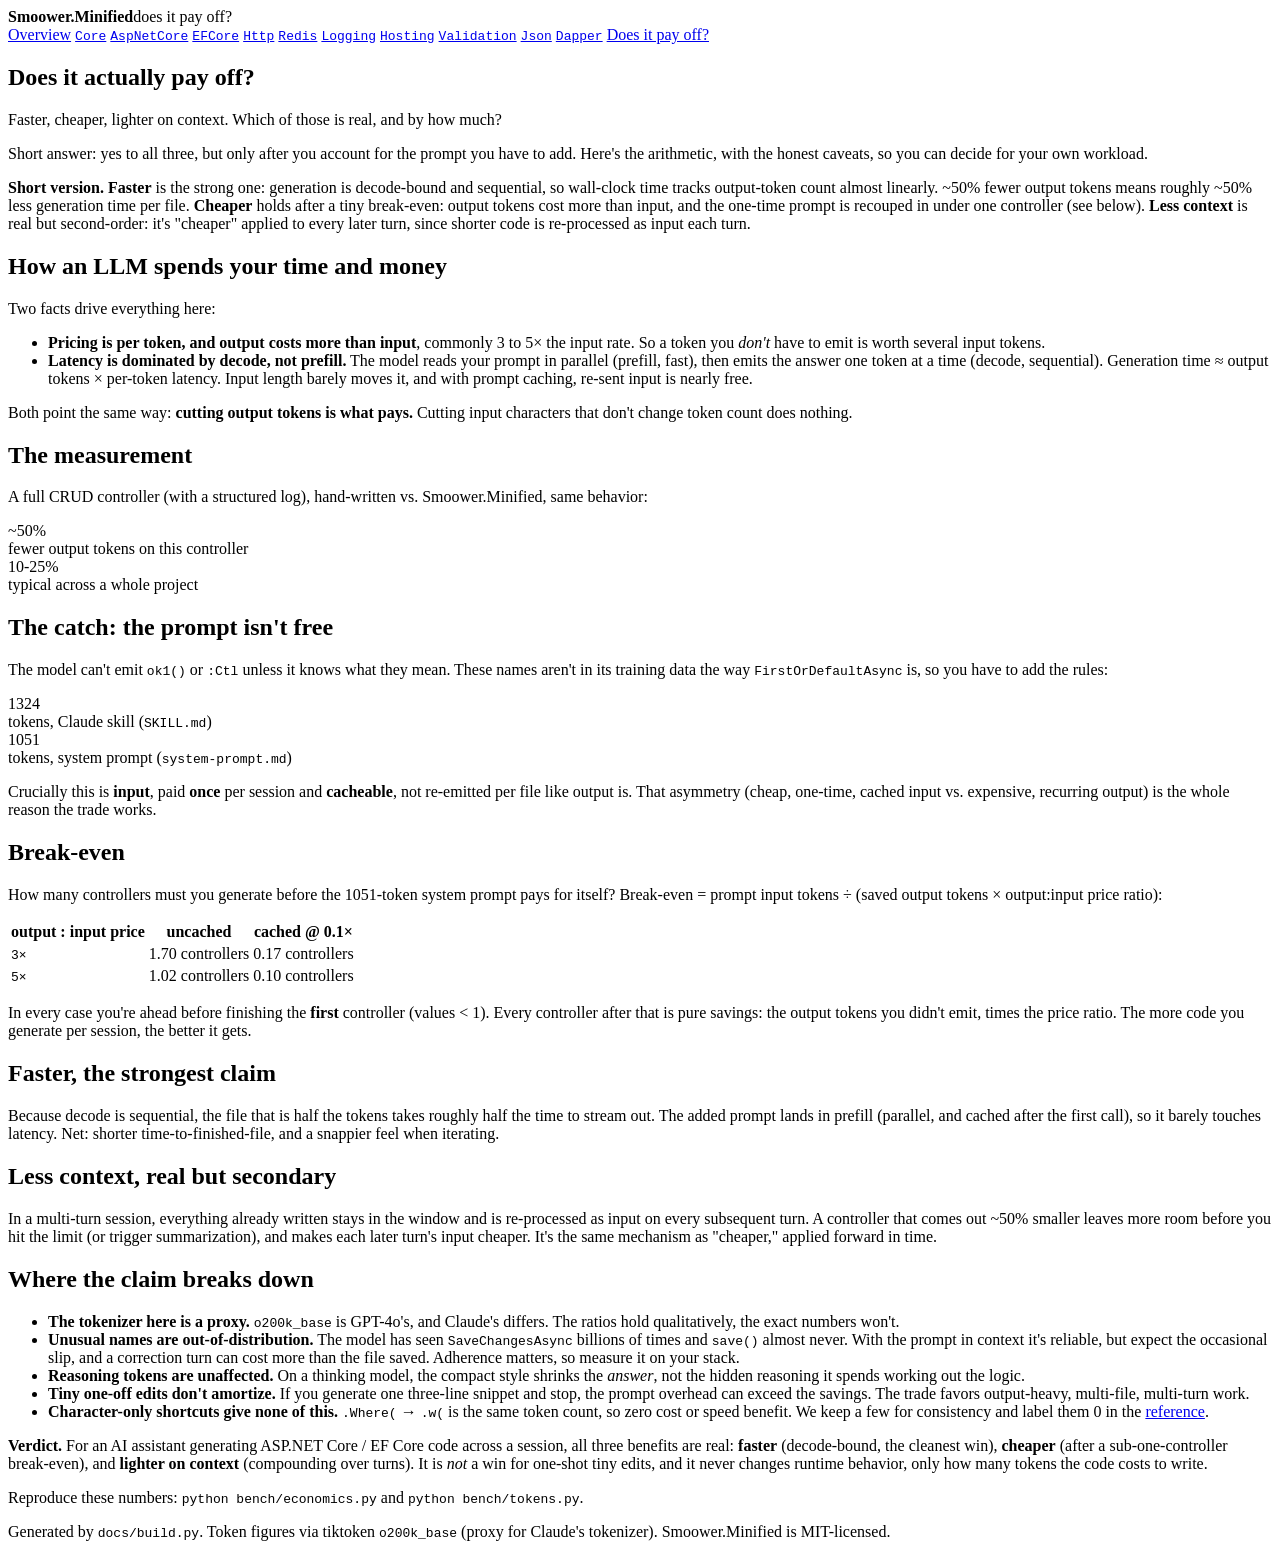
==== docs/economics.html @ 3bbc57b5 "readme changes, docs changes" ====
<!doctype html>
<html lang="en">
<head>
<meta charset="utf-8">
<meta name="viewport" content="width=device-width, initial-scale=1">
<title>Smoower.Minified: does it pay off?</title>
<meta name="description" content="Is compact AI-generated .NET code actually cheaper, faster, and lighter on context? The measured break-even and the honest caveats.">
<link rel="stylesheet" href="styles.css">
</head>
<body>
<div class="layout">
<aside class="sidebar">
  <div class="brand"><b>Smoower.Minified</b><span>does it pay off?</span></div>
  <nav>
<a class="group" href="index.html#overview">Overview</a>
<a href="index.html#core"><code>Core</code></a>
<a href="index.html#aspnetcore"><code>AspNetCore</code></a>
<a href="index.html#efcore"><code>EFCore</code></a>
<a href="index.html#http"><code>Http</code></a>
<a href="index.html#redis"><code>Redis</code></a>
<a href="index.html#logging"><code>Logging</code></a>
<a href="index.html#hosting"><code>Hosting</code></a>
<a href="index.html#validation"><code>Validation</code></a>
<a href="index.html#json"><code>Json</code></a>
<a href="index.html#dapper"><code>Dapper</code></a>
<a class="group" href="#top">Does it pay off?</a>
  </nav>
</aside>
<main class="content" id="top">
<section id="economics-top">
  <h1>Does it actually pay off?</h1>
  <p class="tagline">Faster, cheaper, lighter on context. Which of those is real, and by how much?</p>
  <p class="lead">Short answer: yes to all three, but only after you account for the prompt you have to add. Here's the arithmetic, with the honest caveats, so you can decide for your own workload.</p>

  <div class="callout info">
    <strong>Short version.</strong>
    <strong>Faster</strong> is the strong one: generation is decode-bound and sequential, so wall-clock time tracks output-token count almost linearly. ~50% fewer output tokens means roughly ~50% less generation time per file.
    <strong>Cheaper</strong> holds after a tiny break-even: output tokens cost more than input, and the one-time prompt is recouped in under one controller (see below).
    <strong>Less context</strong> is real but second-order: it's "cheaper" applied to every later turn, since shorter code is re-processed as input each turn.
  </div>

  <h2>How an LLM spends your time and money</h2>
  <p class="lead">Two facts drive everything here:</p>
  <ul>
    <li><strong>Pricing is per token, and output costs more than input</strong>, commonly 3 to 5&times; the input rate. So a token you <em>don't</em> have to emit is worth several input tokens.</li>
    <li><strong>Latency is dominated by decode, not prefill.</strong> The model reads your prompt in parallel (prefill, fast), then emits the answer one token at a time (decode, sequential). Generation time ≈ output tokens &times; per-token latency. Input length barely moves it, and with prompt caching, re-sent input is nearly free.</li>
  </ul>
  <p class="lead">Both point the same way: <strong>cutting output tokens is what pays.</strong> Cutting input characters that don't change token count does nothing.</p>

  <h2>The measurement</h2>
  <p class="lead">A full CRUD controller (with a structured log), hand-written vs. Smoower.Minified, same behavior:</p>
  <div class="stat">
    <div class="box"><div class="n hl">~50%</div><div class="l">fewer output tokens on this controller</div></div>
    <div class="box"><div class="n">10-25%</div><div class="l">typical across a whole project</div></div>
  </div>

  <h2>The catch: the prompt isn't free</h2>
  <p class="lead">The model can't emit <code>ok1()</code> or <code>:Ctl</code> unless it knows what they mean. These names aren't in its training data the way <code>FirstOrDefaultAsync</code> is, so you have to add the rules:</p>
  <div class="stat">
    <div class="box"><div class="n">1324</div><div class="l">tokens, Claude skill (<code>SKILL.md</code>)</div></div>
    <div class="box"><div class="n">1051</div><div class="l">tokens, system prompt (<code>system-prompt.md</code>)</div></div>
  </div>
  <p class="lead">Crucially this is <strong>input</strong>, paid <strong>once</strong> per session and <strong>cacheable</strong>, not re-emitted per file like output is. That asymmetry (cheap, one-time, cached input vs. expensive, recurring output) is the whole reason the trade works.</p>

  <h2>Break-even</h2>
  <p class="lead">How many controllers must you generate before the 1051-token system prompt pays for itself? Break-even = prompt&nbsp;input&nbsp;tokens ÷ (saved&nbsp;output&nbsp;tokens × output:input&nbsp;price&nbsp;ratio):</p>
  <table>
    <thead><tr><th>output : input price</th><th>uncached</th><th>cached @ 0.1&times;</th></tr></thead>
    <tbody>
<tr><td><code>3&times;</code></td><td>1.70 controllers</td><td>0.17 controllers</td></tr>
<tr><td><code>5&times;</code></td><td>1.02 controllers</td><td>0.10 controllers</td></tr>
    </tbody>
  </table>
  <p class="lead">In every case you're ahead before finishing the <strong>first</strong> controller (values &lt; 1). Every controller after that is pure savings: the output tokens you didn't emit, times the price ratio. The more code you generate per session, the better it gets.</p>

  <h2>Faster, the strongest claim</h2>
  <p class="lead">Because decode is sequential, the file that is half the tokens takes roughly half the time to stream out. The added prompt lands in prefill (parallel, and cached after the first call), so it barely touches latency. Net: shorter time-to-finished-file, and a snappier feel when iterating.</p>

  <h2>Less context, real but secondary</h2>
  <p class="lead">In a multi-turn session, everything already written stays in the window and is re-processed as input on every subsequent turn. A controller that comes out ~50% smaller leaves more room before you hit the limit (or trigger summarization), and makes each later turn's input cheaper. It's the same mechanism as "cheaper," applied forward in time.</p>

  <h2>Where the claim breaks down</h2>
  <ul>
    <li><strong>The tokenizer here is a proxy.</strong> <code>o200k_base</code> is GPT-4o's, and Claude's differs. The ratios hold qualitatively, the exact numbers won't.</li>
    <li><strong>Unusual names are out-of-distribution.</strong> The model has seen <code>SaveChangesAsync</code> billions of times and <code>save()</code> almost never. With the prompt in context it's reliable, but expect the occasional slip, and a correction turn can cost more than the file saved. Adherence matters, so measure it on your stack.</li>
    <li><strong>Reasoning tokens are unaffected.</strong> On a thinking model, the compact style shrinks the <em>answer</em>, not the hidden reasoning it spends working out the logic.</li>
    <li><strong>Tiny one-off edits don't amortize.</strong> If you generate one three-line snippet and stop, the prompt overhead can exceed the savings. The trade favors output-heavy, multi-file, multi-turn work.</li>
    <li><strong>Character-only shortcuts give none of this.</strong> <code>.Where(</code> → <code>.w(</code> is the same token count, so zero cost or speed benefit. We keep a few for consistency and label them <span class="delta zero">0</span> in the <a href="index.html#overview">reference</a>.</li>
  </ul>

  <div class="callout">
    <strong>Verdict.</strong> For an AI assistant generating ASP.NET Core / EF Core code across a session, all three benefits are real: <strong>faster</strong> (decode-bound, the cleanest win), <strong>cheaper</strong> (after a sub-one-controller break-even), and <strong>lighter on context</strong> (compounding over turns). It is <em>not</em> a win for one-shot tiny edits, and it never changes runtime behavior, only how many tokens the code costs to write.
  </div>

  <p class="lead">Reproduce these numbers: <code>python bench/economics.py</code> and <code>python bench/tokens.py</code>.</p>
</section>
<footer>
  Generated by <code>docs/build.py</code>. Token figures via tiktoken <code>o200k_base</code> (proxy for Claude's tokenizer). Smoower.Minified is MIT-licensed.
</footer>
</main>
</div>
</body>
</html>
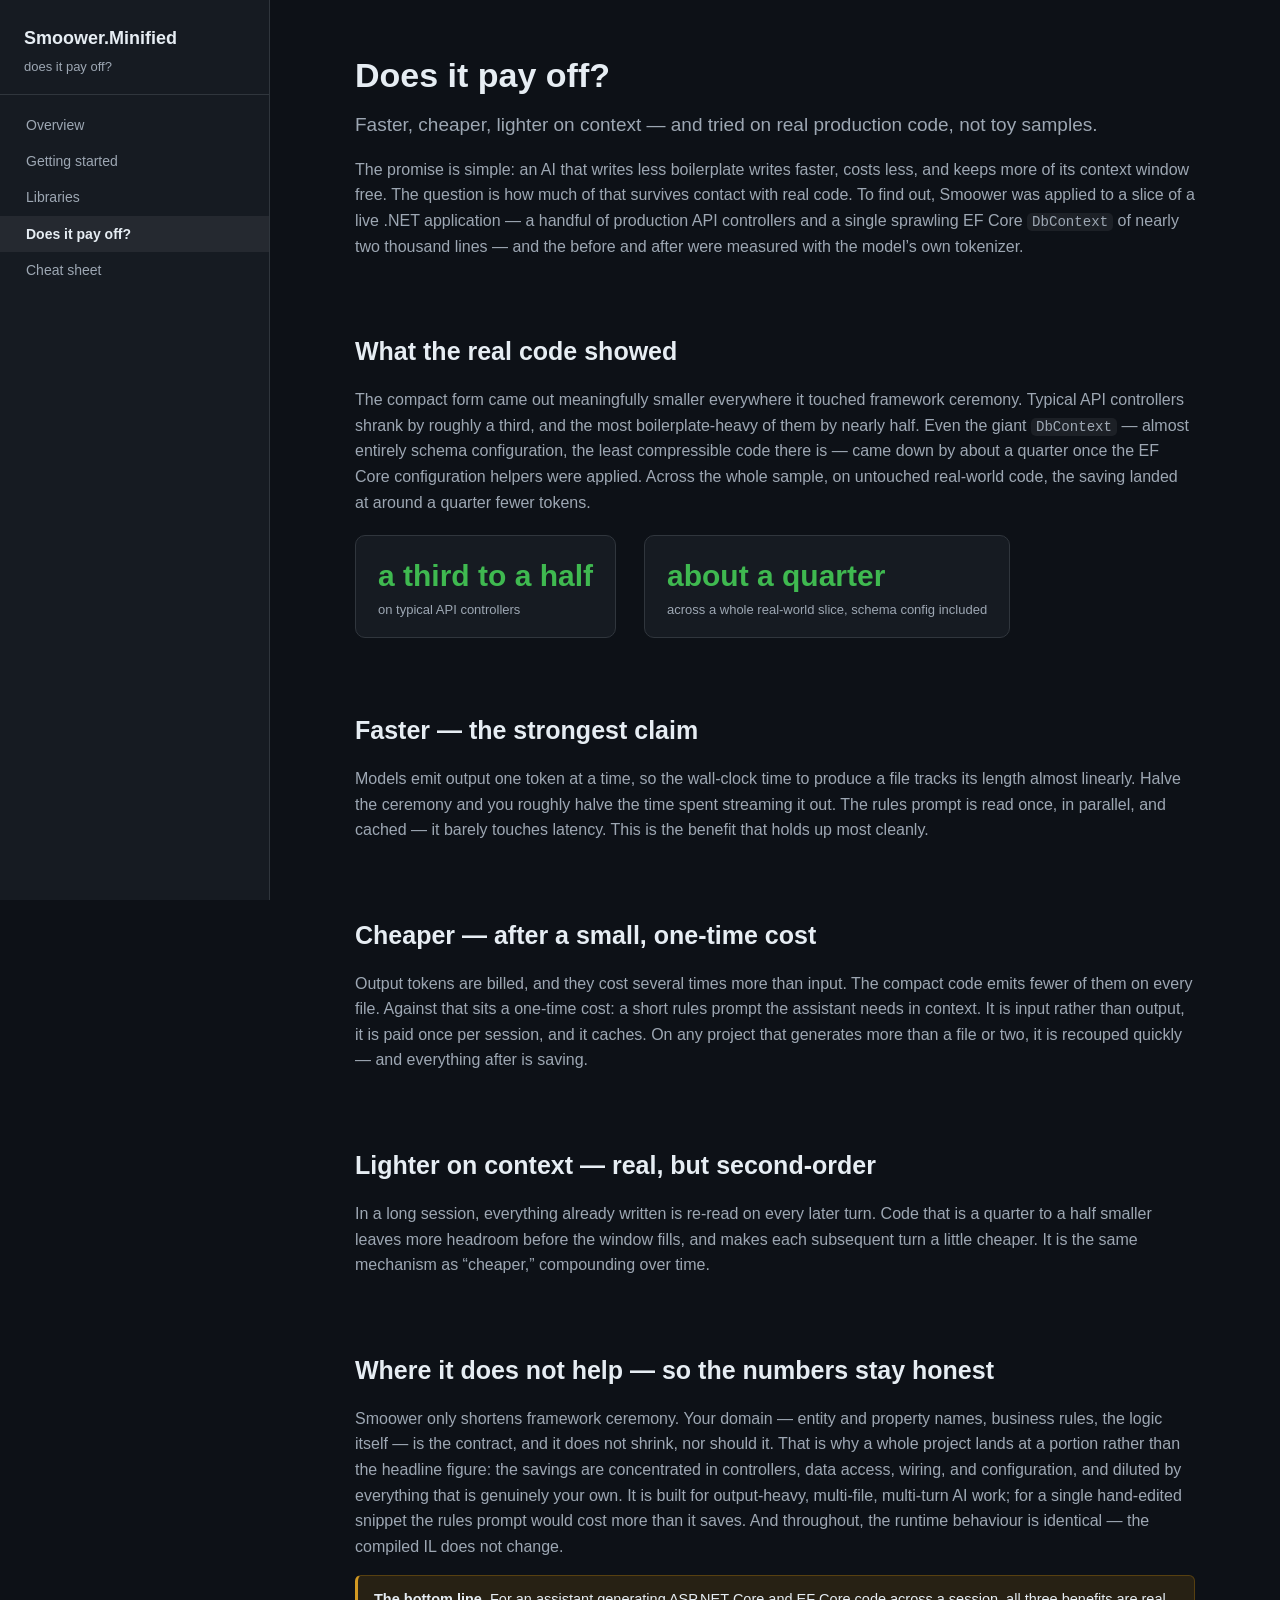
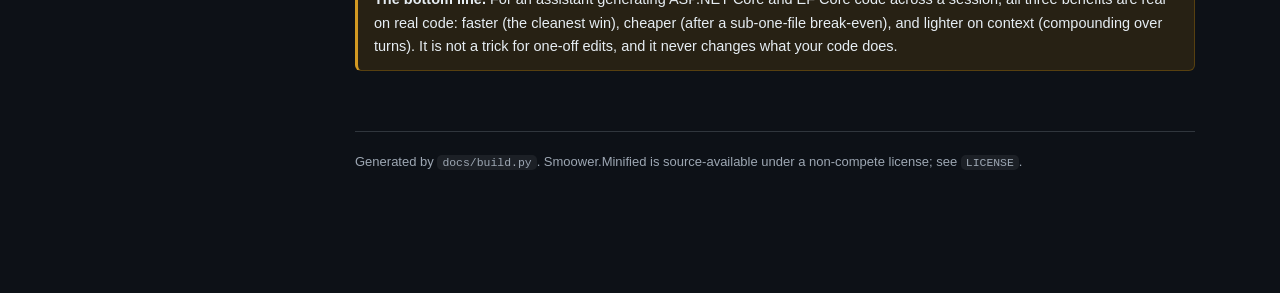
==== commit c9268e34: "deploy changes, new docs file, recent tests" ====
--- a/docs/economics.html
+++ b/docs/economics.html
@@ -4,7 +4,7 @@
 <meta charset="utf-8">
 <meta name="viewport" content="width=device-width, initial-scale=1">
 <title>Smoower.Minified: does it pay off?</title>
-<meta name="description" content="Is compact AI-generated .NET code actually cheaper, faster, and lighter on context? The measured break-even and the honest caveats.">
+<meta name="description" content="Is compact AI-generated .NET code faster, cheaper, and lighter on context? Measured on real production code.">
 <link rel="stylesheet" href="styles.css">
 </head>
 <body>
@@ -12,90 +12,45 @@
 <aside class="sidebar">
   <div class="brand"><b>Smoower.Minified</b><span>does it pay off?</span></div>
   <nav>
-<a class="group" href="index.html#overview">Overview</a>
-<a href="index.html#core"><code>Core</code></a>
-<a href="index.html#aspnetcore"><code>AspNetCore</code></a>
-<a href="index.html#efcore"><code>EFCore</code></a>
-<a href="index.html#http"><code>Http</code></a>
-<a href="index.html#redis"><code>Redis</code></a>
-<a href="index.html#logging"><code>Logging</code></a>
-<a href="index.html#hosting"><code>Hosting</code></a>
-<a href="index.html#validation"><code>Validation</code></a>
-<a href="index.html#json"><code>Json</code></a>
-<a href="index.html#dapper"><code>Dapper</code></a>
-<a class="group" href="#top">Does it pay off?</a>
+<a href="index.html">Overview</a>
+<a href="getting-started.html">Getting started</a>
+<a href="libraries.html">Libraries</a>
+<a href="economics.html" class="active">Does it pay off?</a>
+<a href="cheat-sheet.html">Cheat sheet</a>
   </nav>
 </aside>
 <main class="content" id="top">
-<section id="economics-top">
-  <h1>Does it actually pay off?</h1>
-  <p class="tagline">Faster, cheaper, lighter on context. Which of those is real, and by how much?</p>
-  <p class="lead">Short answer: yes to all three, but only after you account for the prompt you have to add. Here's the arithmetic, with the honest caveats, so you can decide for your own workload.</p>
+<section>
+  <h1>Does it pay off?</h1>
+  <p class="tagline">Faster, cheaper, lighter on context &mdash; and tried on real production code, not toy samples.</p>
 
-  <div class="callout info">
-    <strong>Short version.</strong>
-    <strong>Faster</strong> is the strong one: generation is decode-bound and sequential, so wall-clock time tracks output-token count almost linearly. ~50% fewer output tokens means roughly ~50% less generation time per file.
-    <strong>Cheaper</strong> holds after a tiny break-even: output tokens cost more than input, and the one-time prompt is recouped in under one controller (see below).
-    <strong>Less context</strong> is real but second-order: it's "cheaper" applied to every later turn, since shorter code is re-processed as input each turn.
+  <p class="lead">The promise is simple: an AI that writes less boilerplate writes faster, costs less, and keeps more of its context window free. The question is how much of that survives contact with real code. To find out, Smoower was applied to a slice of a live .NET application &mdash; a handful of production API controllers and a single sprawling EF Core <code>DbContext</code> of nearly two thousand lines &mdash; and the before and after were measured with the model&rsquo;s own tokenizer.</p>
+
+  <h2>What the real code showed</h2>
+  <p class="lead">The compact form came out meaningfully smaller everywhere it touched framework ceremony. Typical API controllers shrank by roughly a third, and the most boilerplate-heavy of them by nearly half. Even the giant <code>DbContext</code> &mdash; almost entirely schema configuration, the least compressible code there is &mdash; came down by about a quarter once the EF Core configuration helpers were applied. Across the whole sample, on untouched real-world code, the saving landed at around a quarter fewer tokens.</p>
+  <div class="stat">
+    <div class="box"><div class="n hl">a third to a half</div><div class="l">on typical API controllers</div></div>
+    <div class="box"><div class="n hl">about a quarter</div><div class="l">across a whole real-world slice, schema config included</div></div>
   </div>
 
-  <h2>How an LLM spends your time and money</h2>
-  <p class="lead">Two facts drive everything here:</p>
-  <ul>
-    <li><strong>Pricing is per token, and output costs more than input</strong>, commonly 3 to 5&times; the input rate. So a token you <em>don't</em> have to emit is worth several input tokens.</li>
-    <li><strong>Latency is dominated by decode, not prefill.</strong> The model reads your prompt in parallel (prefill, fast), then emits the answer one token at a time (decode, sequential). Generation time ≈ output tokens &times; per-token latency. Input length barely moves it, and with prompt caching, re-sent input is nearly free.</li>
-  </ul>
-  <p class="lead">Both point the same way: <strong>cutting output tokens is what pays.</strong> Cutting input characters that don't change token count does nothing.</p>
+  <h2>Faster &mdash; the strongest claim</h2>
+  <p class="lead">Models emit output one token at a time, so the wall-clock time to produce a file tracks its length almost linearly. Halve the ceremony and you roughly halve the time spent streaming it out. The rules prompt is read once, in parallel, and cached &mdash; it barely touches latency. This is the benefit that holds up most cleanly.</p>
 
-  <h2>The measurement</h2>
-  <p class="lead">A full CRUD controller (with a structured log), hand-written vs. Smoower.Minified, same behavior:</p>
-  <div class="stat">
-    <div class="box"><div class="n hl">~50%</div><div class="l">fewer output tokens on this controller</div></div>
-    <div class="box"><div class="n">10-25%</div><div class="l">typical across a whole project</div></div>
-  </div>
+  <h2>Cheaper &mdash; after a small, one-time cost</h2>
+  <p class="lead">Output tokens are billed, and they cost several times more than input. The compact code emits fewer of them on every file. Against that sits a one-time cost: a short rules prompt the assistant needs in context. It is input rather than output, it is paid once per session, and it caches. On any project that generates more than a file or two, it is recouped quickly &mdash; and everything after is saving.</p>
 
-  <h2>The catch: the prompt isn't free</h2>
-  <p class="lead">The model can't emit <code>ok1()</code> or <code>:Ctl</code> unless it knows what they mean. These names aren't in its training data the way <code>FirstOrDefaultAsync</code> is, so you have to add the rules:</p>
-  <div class="stat">
-    <div class="box"><div class="n">1324</div><div class="l">tokens, Claude skill (<code>SKILL.md</code>)</div></div>
-    <div class="box"><div class="n">1051</div><div class="l">tokens, system prompt (<code>system-prompt.md</code>)</div></div>
-  </div>
-  <p class="lead">Crucially this is <strong>input</strong>, paid <strong>once</strong> per session and <strong>cacheable</strong>, not re-emitted per file like output is. That asymmetry (cheap, one-time, cached input vs. expensive, recurring output) is the whole reason the trade works.</p>
+  <h2>Lighter on context &mdash; real, but second-order</h2>
+  <p class="lead">In a long session, everything already written is re-read on every later turn. Code that is a quarter to a half smaller leaves more headroom before the window fills, and makes each subsequent turn a little cheaper. It is the same mechanism as &ldquo;cheaper,&rdquo; compounding over time.</p>
 
-  <h2>Break-even</h2>
-  <p class="lead">How many controllers must you generate before the 1051-token system prompt pays for itself? Break-even = prompt&nbsp;input&nbsp;tokens ÷ (saved&nbsp;output&nbsp;tokens × output:input&nbsp;price&nbsp;ratio):</p>
-  <table>
-    <thead><tr><th>output : input price</th><th>uncached</th><th>cached @ 0.1&times;</th></tr></thead>
-    <tbody>
-<tr><td><code>3&times;</code></td><td>1.70 controllers</td><td>0.17 controllers</td></tr>
-<tr><td><code>5&times;</code></td><td>1.02 controllers</td><td>0.10 controllers</td></tr>
-    </tbody>
-  </table>
-  <p class="lead">In every case you're ahead before finishing the <strong>first</strong> controller (values &lt; 1). Every controller after that is pure savings: the output tokens you didn't emit, times the price ratio. The more code you generate per session, the better it gets.</p>
-
-  <h2>Faster, the strongest claim</h2>
-  <p class="lead">Because decode is sequential, the file that is half the tokens takes roughly half the time to stream out. The added prompt lands in prefill (parallel, and cached after the first call), so it barely touches latency. Net: shorter time-to-finished-file, and a snappier feel when iterating.</p>
-
-  <h2>Less context, real but secondary</h2>
-  <p class="lead">In a multi-turn session, everything already written stays in the window and is re-processed as input on every subsequent turn. A controller that comes out ~50% smaller leaves more room before you hit the limit (or trigger summarization), and makes each later turn's input cheaper. It's the same mechanism as "cheaper," applied forward in time.</p>
-
-  <h2>Where the claim breaks down</h2>
-  <ul>
-    <li><strong>The tokenizer here is a proxy.</strong> <code>o200k_base</code> is GPT-4o's, and Claude's differs. The ratios hold qualitatively, the exact numbers won't.</li>
-    <li><strong>Unusual names are out-of-distribution.</strong> The model has seen <code>SaveChangesAsync</code> billions of times and <code>save()</code> almost never. With the prompt in context it's reliable, but expect the occasional slip, and a correction turn can cost more than the file saved. Adherence matters, so measure it on your stack.</li>
-    <li><strong>Reasoning tokens are unaffected.</strong> On a thinking model, the compact style shrinks the <em>answer</em>, not the hidden reasoning it spends working out the logic.</li>
-    <li><strong>Tiny one-off edits don't amortize.</strong> If you generate one three-line snippet and stop, the prompt overhead can exceed the savings. The trade favors output-heavy, multi-file, multi-turn work.</li>
-    <li><strong>Character-only shortcuts give none of this.</strong> <code>.Where(</code> → <code>.w(</code> is the same token count, so zero cost or speed benefit. We keep a few for consistency and label them <span class="delta zero">0</span> in the <a href="index.html#overview">reference</a>.</li>
-  </ul>
+  <h2>Where it does not help &mdash; so the numbers stay honest</h2>
+  <p class="lead">Smoower only shortens framework ceremony. Your domain &mdash; entity and property names, business rules, the logic itself &mdash; is the contract, and it does not shrink, nor should it. That is why a whole project lands at a portion rather than the headline figure: the savings are concentrated in controllers, data access, wiring, and configuration, and diluted by everything that is genuinely your own. It is built for output-heavy, multi-file, multi-turn AI work; for a single hand-edited snippet the rules prompt would cost more than it saves. And throughout, the runtime behaviour is identical &mdash; the compiled IL does not change.</p>
 
   <div class="callout">
-    <strong>Verdict.</strong> For an AI assistant generating ASP.NET Core / EF Core code across a session, all three benefits are real: <strong>faster</strong> (decode-bound, the cleanest win), <strong>cheaper</strong> (after a sub-one-controller break-even), and <strong>lighter on context</strong> (compounding over turns). It is <em>not</em> a win for one-shot tiny edits, and it never changes runtime behavior, only how many tokens the code costs to write.
+    <strong>The bottom line.</strong> For an assistant generating ASP.NET Core and EF Core code across a session, all three benefits are real on real code: faster (the cleanest win), cheaper (after a sub-one-file break-even), and lighter on context (compounding over turns). It is not a trick for one-off edits, and it never changes what your code does.
   </div>
-
-  <p class="lead">Reproduce these numbers: <code>python bench/economics.py</code> and <code>python bench/tokens.py</code>.</p>
 </section>
 <footer>
-  Generated by <code>docs/build.py</code>. Token figures via tiktoken <code>o200k_base</code> (proxy for Claude's tokenizer). Smoower.Minified is MIT-licensed.
+  Generated by <code>docs/build.py</code>. Smoower.Minified is source-available under a non-compete license; see <code>LICENSE</code>.
 </footer>
 </main>
 </div>
--- a/docs/styles.css
+++ b/docs/styles.css
@@ -0,0 +1,154 @@
+:root {
+  --bg: #0d1117;
+  --bg-elev: #161b22;
+  --bg-code: #1c2128;
+  --border: #30363d;
+  --text: #e6edf3;
+  --text-dim: #9da7b3;
+  --accent: #58a6ff;
+  --accent-soft: #1f6feb33;
+  --green: #3fb950;
+  --green-soft: #2ea04326;
+  --amber: #d29922;
+  --amber-soft: #bb800926;
+  --mono: ui-monospace, "Cascadia Code", "SF Mono", "Consolas", monospace;
+  --sans: -apple-system, BlinkMacSystemFont, "Segoe UI", Roboto, Helvetica, Arial, sans-serif;
+}
+
+* { box-sizing: border-box; }
+
+html { scroll-behavior: smooth; }
+
+body {
+  margin: 0;
+  background: var(--bg);
+  color: var(--text);
+  font-family: var(--sans);
+  line-height: 1.6;
+  font-size: 16px;
+}
+
+a { color: var(--accent); text-decoration: none; }
+a:hover { text-decoration: underline; }
+
+.layout { display: flex; min-height: 100vh; }
+
+/* Sidebar */
+.sidebar {
+  width: 270px;
+  flex: 0 0 270px;
+  background: var(--bg-elev);
+  border-right: 1px solid var(--border);
+  padding: 24px 0;
+  position: sticky;
+  top: 0;
+  height: 100vh;
+  overflow-y: auto;
+}
+.sidebar .brand {
+  padding: 0 24px 16px;
+  border-bottom: 1px solid var(--border);
+  margin-bottom: 12px;
+}
+.sidebar .brand b { font-size: 18px; }
+.sidebar .brand span { display: block; color: var(--text-dim); font-size: 13px; margin-top: 4px; }
+.sidebar nav a {
+  display: block;
+  padding: 7px 24px;
+  color: var(--text-dim);
+  font-size: 14px;
+  border-left: 2px solid transparent;
+}
+.sidebar nav a:hover { color: var(--text); text-decoration: none; background: #ffffff08; }
+.sidebar nav a.active { color: var(--text); font-weight: 600; background: #ffffff10; }
+.sidebar nav a.group { color: var(--text); font-weight: 600; margin-top: 14px; }
+.sidebar nav code { font-family: var(--mono); font-size: 13px; }
+
+/* Content */
+.content { flex: 1 1 auto; max-width: 920px; margin: 0 auto; padding: 48px 40px 120px; min-width: 0; }
+.content h1 { font-size: 34px; margin: 0 0 8px; }
+.content h2 {
+  font-size: 25px;
+  margin: 56px 0 4px;
+  padding-top: 16px;
+  border-top: 1px solid var(--border);
+}
+.content section:first-of-type h2 { border-top: none; }
+.content h3 { font-size: 17px; margin: 28px 0 8px; color: var(--text); }
+.tagline { font-size: 19px; color: var(--text-dim); margin: 0 0 8px; }
+.lead { color: var(--text-dim); }
+
+.pill {
+  display: inline-block;
+  font-family: var(--mono);
+  font-size: 12px;
+  background: var(--accent-soft);
+  color: var(--accent);
+  border: 1px solid #1f6feb55;
+  border-radius: 999px;
+  padding: 2px 10px;
+  margin: 2px 6px 2px 0;
+}
+.deps { color: var(--text-dim); font-size: 14px; }
+
+pre, code { font-family: var(--mono); }
+pre {
+  background: var(--bg-code);
+  border: 1px solid var(--border);
+  border-radius: 8px;
+  padding: 16px;
+  overflow-x: auto;
+  font-size: 13.5px;
+  line-height: 1.5;
+}
+:not(pre) > code {
+  background: #ffffff10;
+  border-radius: 5px;
+  padding: 1px 5px;
+  font-size: 0.88em;
+}
+
+/* Mapping tables */
+table { border-collapse: collapse; width: 100%; margin: 14px 0; font-size: 14px; }
+th, td { text-align: left; padding: 9px 12px; border-bottom: 1px solid var(--border); vertical-align: top; }
+th { color: var(--text-dim); font-weight: 600; font-size: 12px; text-transform: uppercase; letter-spacing: .04em; }
+tbody tr:hover { background: #ffffff06; }
+td code { background: none; padding: 0; }
+td.short code { color: var(--green); font-weight: 600; }
+td.long code { color: var(--text-dim); }
+
+.delta {
+  font-family: var(--mono);
+  font-size: 12px;
+  border-radius: 5px;
+  padding: 1px 7px;
+  white-space: nowrap;
+}
+.delta.pos { background: var(--green-soft); color: var(--green); }
+.delta.zero { background: #8b949e26; color: var(--text-dim); }
+
+.callout {
+  background: var(--amber-soft);
+  border: 1px solid #bb800955;
+  border-left: 3px solid var(--amber);
+  border-radius: 6px;
+  padding: 12px 16px;
+  margin: 16px 0;
+  font-size: 14.5px;
+}
+.callout.info { background: var(--accent-soft); border-color: #1f6feb55; border-left-color: var(--accent); }
+
+.stat { display: flex; gap: 28px; flex-wrap: wrap; margin: 20px 0; }
+.stat .box { background: var(--bg-elev); border: 1px solid var(--border); border-radius: 10px; padding: 16px 22px; }
+.stat .box .n { font-size: 30px; font-weight: 700; }
+.stat .box .n.hl { color: var(--green); }
+.stat .box .l { color: var(--text-dim); font-size: 13px; }
+
+footer { color: var(--text-dim); font-size: 13px; margin-top: 60px; border-top: 1px solid var(--border); padding-top: 20px; }
+
+@media (max-width: 800px) {
+  .layout { flex-direction: column; }
+  .sidebar { width: 100%; flex: none; height: auto; position: static; border-right: none; border-bottom: 1px solid var(--border); }
+  .sidebar { height: auto; }
+  .content { padding: 28px 20px 80px; }
+}
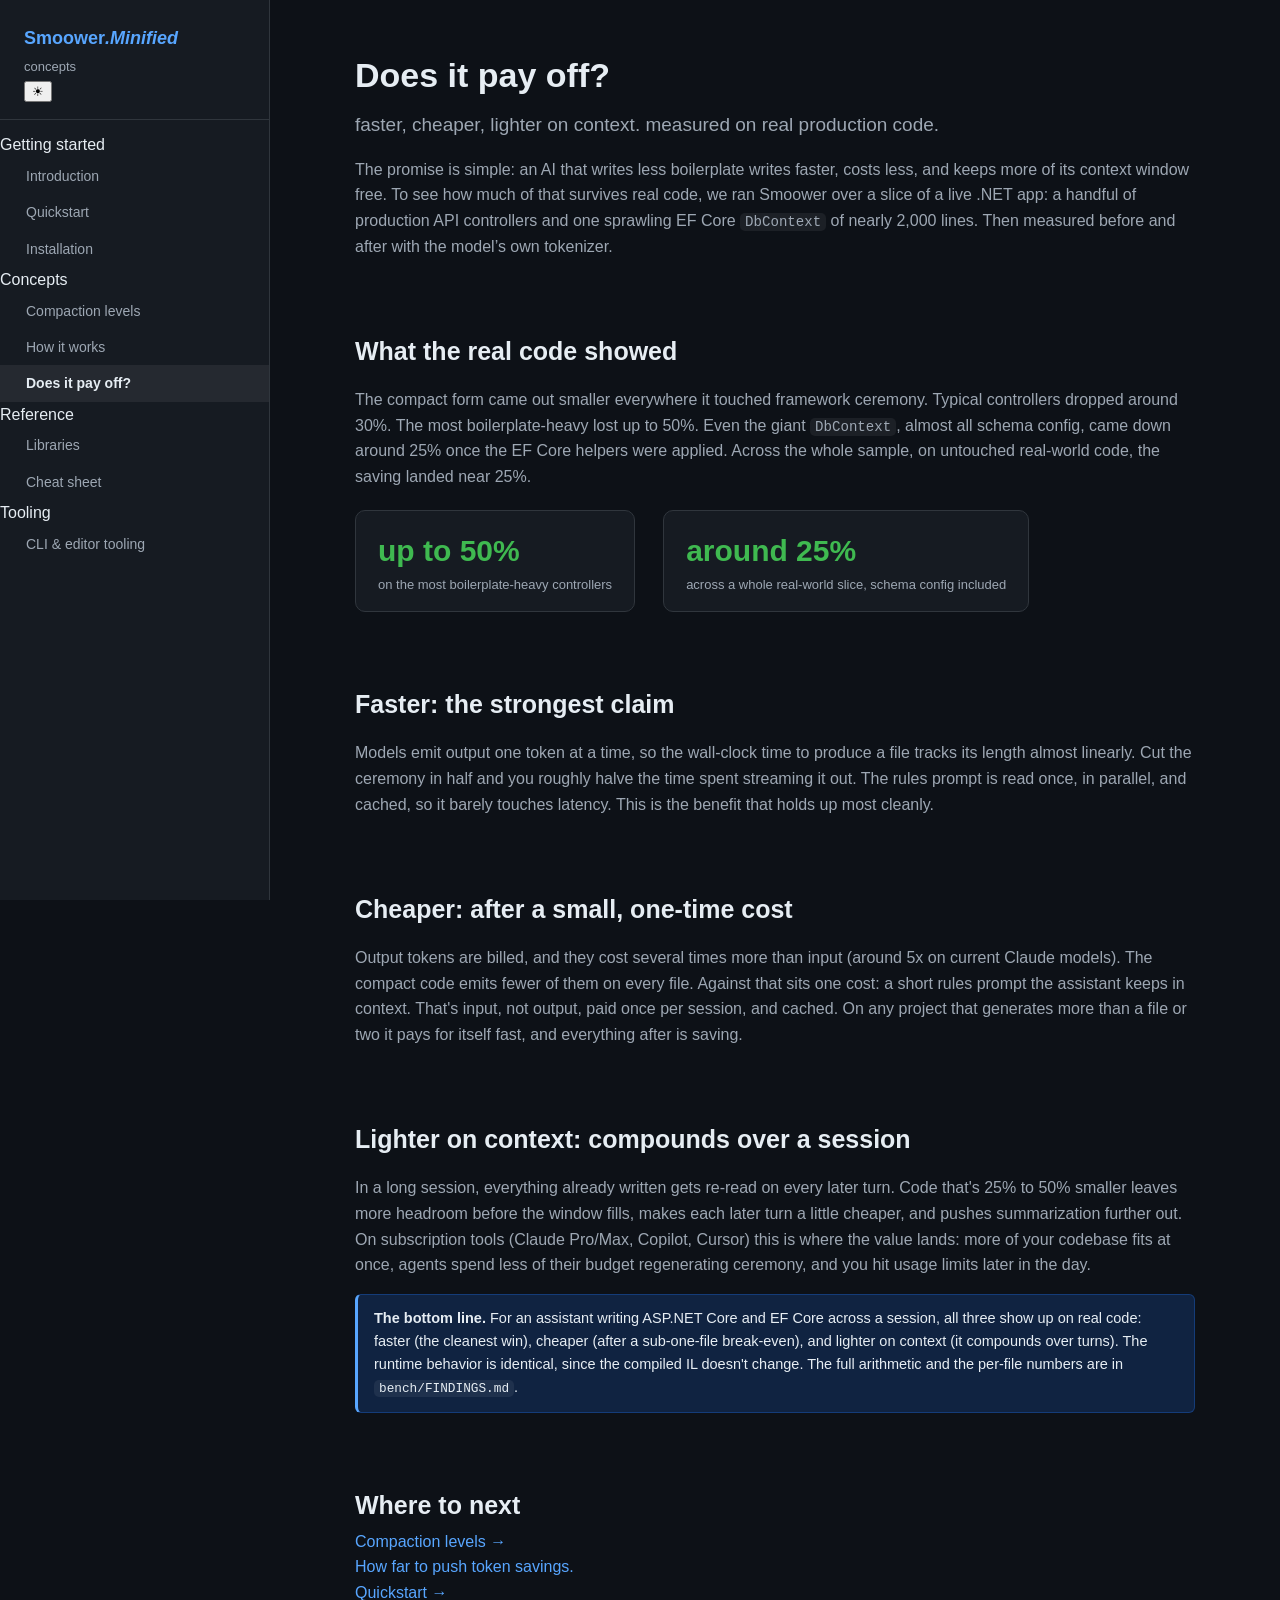
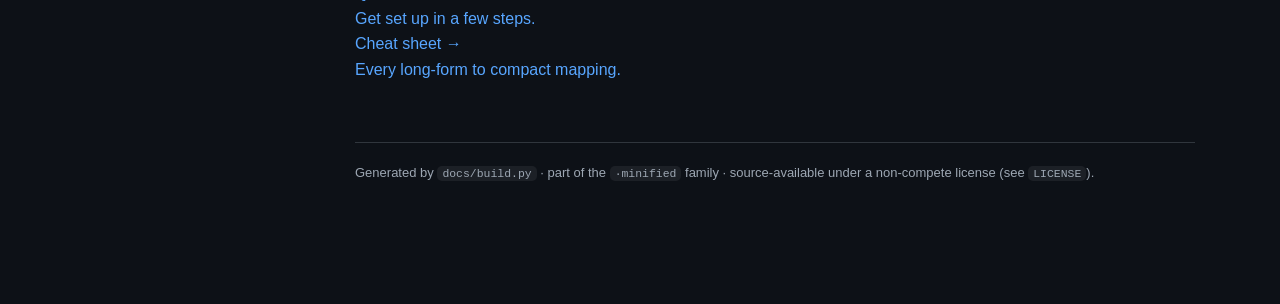
==== commit 8011aa04: "claude skill, prompt and readme updates" ====
--- a/docs/economics.html
+++ b/docs/economics.html
@@ -1,56 +1,69 @@
 <!doctype html>
-<html lang="en">
+<html lang="en" data-theme="light">
 <head>
 <meta charset="utf-8">
 <meta name="viewport" content="width=device-width, initial-scale=1">
 <title>Smoower.Minified: does it pay off?</title>
 <meta name="description" content="Is compact AI-generated .NET code faster, cheaper, and lighter on context? Measured on real production code.">
 <link rel="stylesheet" href="styles.css">
+<script>(function(){try{var t=localStorage.getItem('sm-theme');if(t)document.documentElement.setAttribute('data-theme',t);}catch(e){}})();</script>
 </head>
 <body>
 <div class="layout">
 <aside class="sidebar">
-  <div class="brand"><b>Smoower.Minified</b><span>does it pay off?</span></div>
+  <div class="brand">
+    <a class="name" href="index.html"><b>Smoower<em>.Minified</em></b><span>concepts</span></a>
+    <button class="theme-toggle" type="button" aria-label="Toggle light / dark theme" onclick="(function(){var d=document.documentElement,n=d.getAttribute('data-theme')==='dark'?'light':'dark';d.setAttribute('data-theme',n);try{localStorage.setItem('sm-theme',n);}catch(e){}})()">&#9728;</button>
+  </div>
   <nav>
-<a href="index.html">Overview</a>
-<a href="getting-started.html">Getting started</a>
+<div class="navgroup">Getting started</div>
+<a href="index.html">Introduction</a>
+<a href="quickstart.html">Quickstart</a>
+<a href="installation.html">Installation</a>
+<div class="navgroup">Concepts</div>
+<a href="compaction-levels.html">Compaction levels</a>
+<a href="how-it-works.html">How it works</a>
+<a href="economics.html" class="active">Does it pay off?</a>
+<div class="navgroup">Reference</div>
 <a href="libraries.html">Libraries</a>
-<a href="economics.html" class="active">Does it pay off?</a>
 <a href="cheat-sheet.html">Cheat sheet</a>
+<div class="navgroup">Tooling</div>
+<a href="tooling.html">CLI &amp; editor tooling</a>
   </nav>
 </aside>
 <main class="content" id="top">
 <section>
   <h1>Does it pay off?</h1>
-  <p class="tagline">Faster, cheaper, lighter on context &mdash; and tried on real production code, not toy samples.</p>
-
-  <p class="lead">The promise is simple: an AI that writes less boilerplate writes faster, costs less, and keeps more of its context window free. The question is how much of that survives contact with real code. To find out, Smoower was applied to a slice of a live .NET application &mdash; a handful of production API controllers and a single sprawling EF Core <code>DbContext</code> of nearly two thousand lines &mdash; and the before and after were measured with the model&rsquo;s own tokenizer.</p>
+  <p class="tagline">faster, cheaper, lighter on context. measured on real production code.</p>
+  <p class="lead">The promise is simple: an AI that writes less boilerplate writes faster, costs less, and keeps more of its context window free. To see how much of that survives real code, we ran Smoower over a slice of a live .NET app: a handful of production API controllers and one sprawling EF Core <code>DbContext</code> of nearly 2,000 lines. Then measured before and after with the model&rsquo;s own tokenizer.</p>
 
   <h2>What the real code showed</h2>
-  <p class="lead">The compact form came out meaningfully smaller everywhere it touched framework ceremony. Typical API controllers shrank by roughly a third, and the most boilerplate-heavy of them by nearly half. Even the giant <code>DbContext</code> &mdash; almost entirely schema configuration, the least compressible code there is &mdash; came down by about a quarter once the EF Core configuration helpers were applied. Across the whole sample, on untouched real-world code, the saving landed at around a quarter fewer tokens.</p>
+  <p class="lead">The compact form came out smaller everywhere it touched framework ceremony. Typical controllers dropped around 30%. The most boilerplate-heavy lost up to 50%. Even the giant <code>DbContext</code>, almost all schema config, came down around 25% once the EF Core helpers were applied. Across the whole sample, on untouched real-world code, the saving landed near 25%.</p>
   <div class="stat">
-    <div class="box"><div class="n hl">a third to a half</div><div class="l">on typical API controllers</div></div>
-    <div class="box"><div class="n hl">about a quarter</div><div class="l">across a whole real-world slice, schema config included</div></div>
+    <div class="box"><div class="n hl">up to 50%</div><div class="l">on the most boilerplate-heavy controllers</div></div>
+    <div class="box"><div class="n hl">around 25%</div><div class="l">across a whole real-world slice, schema config included</div></div>
   </div>
 
-  <h2>Faster &mdash; the strongest claim</h2>
-  <p class="lead">Models emit output one token at a time, so the wall-clock time to produce a file tracks its length almost linearly. Halve the ceremony and you roughly halve the time spent streaming it out. The rules prompt is read once, in parallel, and cached &mdash; it barely touches latency. This is the benefit that holds up most cleanly.</p>
+  <h2>Faster: the strongest claim</h2>
+  <p class="lead">Models emit output one token at a time, so the wall-clock time to produce a file tracks its length almost linearly. Cut the ceremony in half and you roughly halve the time spent streaming it out. The rules prompt is read once, in parallel, and cached, so it barely touches latency. This is the benefit that holds up most cleanly.</p>
 
-  <h2>Cheaper &mdash; after a small, one-time cost</h2>
-  <p class="lead">Output tokens are billed, and they cost several times more than input. The compact code emits fewer of them on every file. Against that sits a one-time cost: a short rules prompt the assistant needs in context. It is input rather than output, it is paid once per session, and it caches. On any project that generates more than a file or two, it is recouped quickly &mdash; and everything after is saving.</p>
+  <h2>Cheaper: after a small, one-time cost</h2>
+  <p class="lead">Output tokens are billed, and they cost several times more than input (around 5x on current Claude models). The compact code emits fewer of them on every file. Against that sits one cost: a short rules prompt the assistant keeps in context. That's input, not output, paid once per session, and cached. On any project that generates more than a file or two it pays for itself fast, and everything after is saving.</p>
 
-  <h2>Lighter on context &mdash; real, but second-order</h2>
-  <p class="lead">In a long session, everything already written is re-read on every later turn. Code that is a quarter to a half smaller leaves more headroom before the window fills, and makes each subsequent turn a little cheaper. It is the same mechanism as &ldquo;cheaper,&rdquo; compounding over time.</p>
+  <h2>Lighter on context: compounds over a session</h2>
+  <p class="lead">In a long session, everything already written gets re-read on every later turn. Code that's 25% to 50% smaller leaves more headroom before the window fills, makes each later turn a little cheaper, and pushes summarization further out. On subscription tools (Claude Pro/Max, Copilot, Cursor) this is where the value lands: more of your codebase fits at once, agents spend less of their budget regenerating ceremony, and you hit usage limits later in the day.</p>
 
-  <h2>Where it does not help &mdash; so the numbers stay honest</h2>
-  <p class="lead">Smoower only shortens framework ceremony. Your domain &mdash; entity and property names, business rules, the logic itself &mdash; is the contract, and it does not shrink, nor should it. That is why a whole project lands at a portion rather than the headline figure: the savings are concentrated in controllers, data access, wiring, and configuration, and diluted by everything that is genuinely your own. It is built for output-heavy, multi-file, multi-turn AI work; for a single hand-edited snippet the rules prompt would cost more than it saves. And throughout, the runtime behaviour is identical &mdash; the compiled IL does not change.</p>
+  <div class="callout info"><strong>The bottom line.</strong> For an assistant writing ASP.NET Core and EF Core across a session, all three show up on real code: faster (the cleanest win), cheaper (after a sub-one-file break-even), and lighter on context (it compounds over turns). The runtime behavior is identical, since the compiled IL doesn't change. The full arithmetic and the per-file numbers are in <code>bench/FINDINGS.md</code>.</div>
 
-  <div class="callout">
-    <strong>The bottom line.</strong> For an assistant generating ASP.NET Core and EF Core code across a session, all three benefits are real on real code: faster (the cleanest win), cheaper (after a sub-one-file break-even), and lighter on context (compounding over turns). It is not a trick for one-off edits, and it never changes what your code does.
-  </div>
+  <h2>Where to next</h2>
+<div class="cards">
+<a class="card" href="compaction-levels.html"><div class="t">Compaction levels <span class="arr">&rarr;</span></div><div class="d">How far to push token savings.</div></a>
+<a class="card" href="quickstart.html"><div class="t">Quickstart <span class="arr">&rarr;</span></div><div class="d">Get set up in a few steps.</div></a>
+<a class="card" href="cheat-sheet.html"><div class="t">Cheat sheet <span class="arr">&rarr;</span></div><div class="d">Every long-form to compact mapping.</div></a>
+</div>
 </section>
 <footer>
-  Generated by <code>docs/build.py</code>. Smoower.Minified is source-available under a non-compete license; see <code>LICENSE</code>.
+  Generated by <code>docs/build.py</code> &middot; part of the <code>&middot;minified</code> family &middot; source-available under a non-compete license (see <code>LICENSE</code>).
 </footer>
 </main>
 </div>
